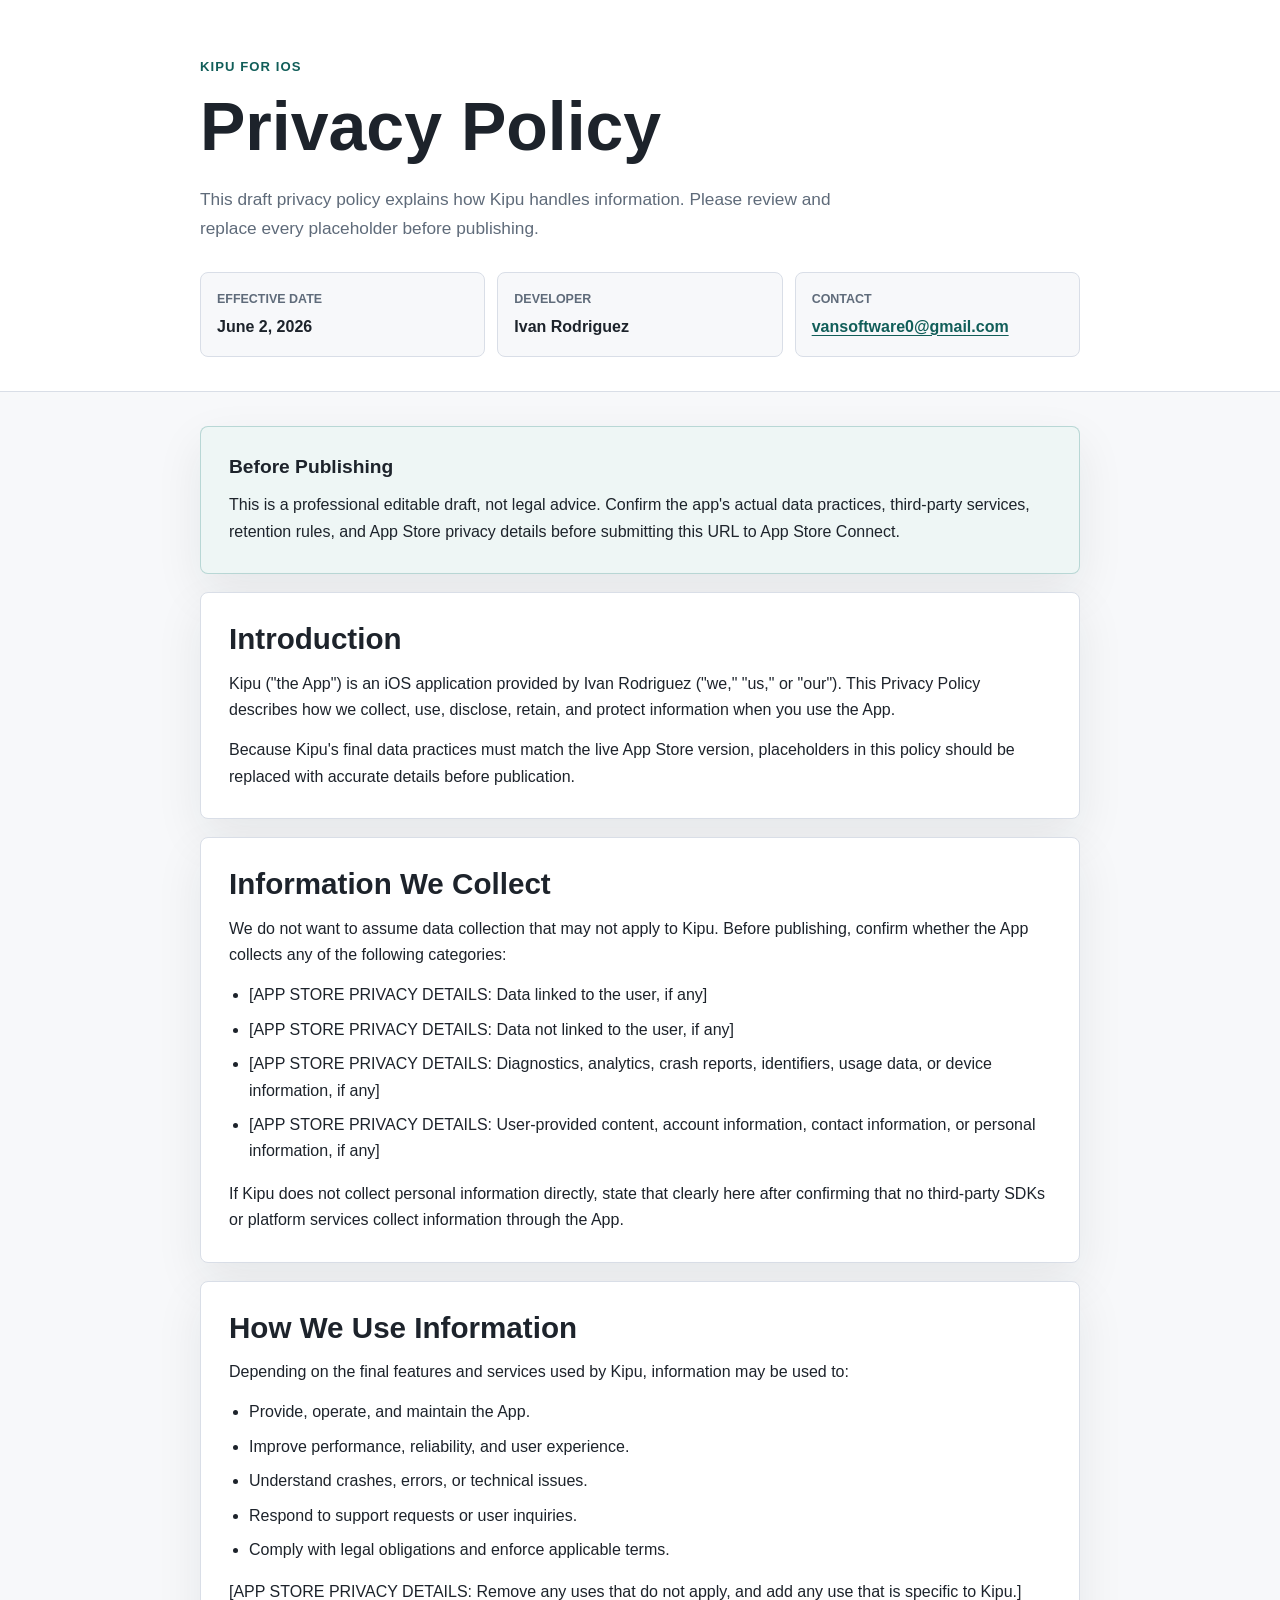
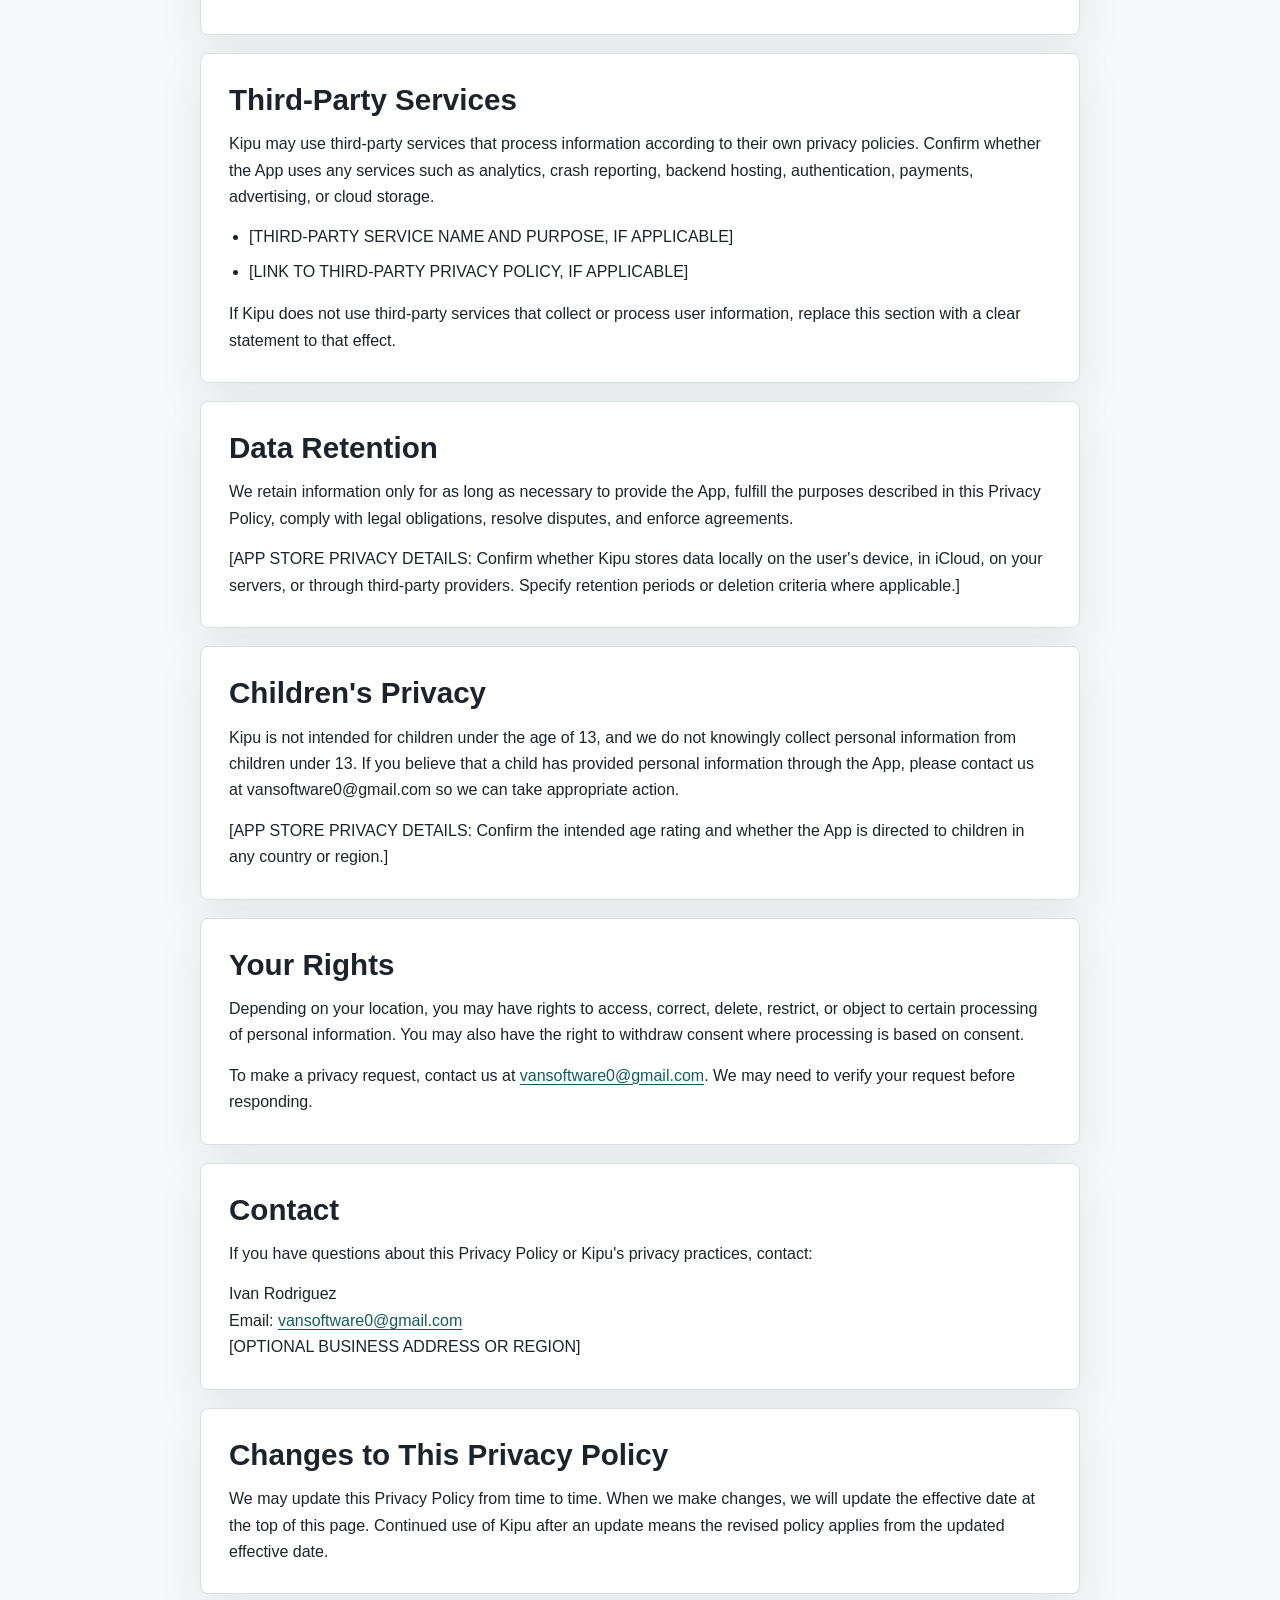
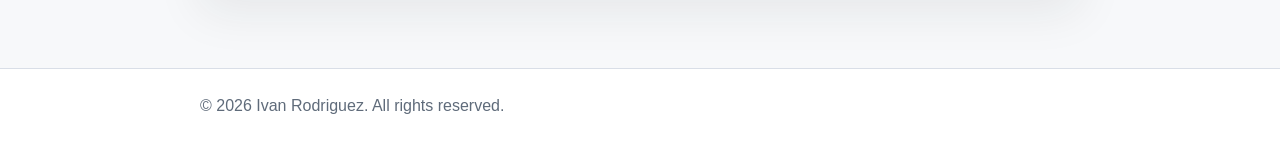
==== index.html @ 23b9024e "Initial commit" ====
<!doctype html>
<html lang="en">
  <head>
    <meta charset="utf-8">
    <meta name="viewport" content="width=device-width, initial-scale=1">
    <title>Kipu Privacy Policy</title>
    <meta
      name="description"
      content="Privacy Policy for Kipu, an iOS app. Review what information may be collected, how it is used, and how to contact the developer."
    >
    <meta name="robots" content="index, follow">
    <meta property="og:title" content="Kipu Privacy Policy">
    <meta
      property="og:description"
      content="Privacy Policy for Kipu, an iOS app."
    >
    <meta property="og:type" content="website">
    <meta property="og:site_name" content="Kipu">
    <meta name="twitter:card" content="summary">
    <meta name="twitter:title" content="Kipu Privacy Policy">
    <meta
      name="twitter:description"
      content="Privacy Policy for Kipu, an iOS app."
    >
    <link rel="canonical" href="https://YOUR-GITHUB-USERNAME.github.io/YOUR-REPOSITORY-NAME/">
    <link rel="stylesheet" href="styles.css">
  </head>
  <body>
    <header class="site-header">
      <div class="container header-content">
        <p class="eyebrow">Kipu for iOS</p>
        <h1>Privacy Policy</h1>
        <p class="summary">
          This draft privacy policy explains how Kipu handles information. Please review and replace every placeholder before publishing.
        </p>
        <dl class="policy-meta" aria-label="Policy details">
          <div>
            <dt>Effective date</dt>
            <dd>June 2, 2026</dd>
          </div>
          <div>
            <dt>Developer</dt>
            <dd>Ivan Rodriguez</dd>
          </div>
          <div>
            <dt>Contact</dt>
            <dd><a href="mailto:vansoftware0@gmail.com">vansoftware0@gmail.com</a></dd>
          </div>
        </dl>
      </div>
    </header>

    <main class="container policy-content">
      <aside class="notice" aria-labelledby="before-publishing-title">
        <h2 id="before-publishing-title">Before Publishing</h2>
        <p>
          This is a professional editable draft, not legal advice. Confirm the app's actual data practices, third-party services, retention rules, and App Store privacy details before submitting this URL to App Store Connect.
        </p>
      </aside>

      <section id="introduction" aria-labelledby="introduction-title">
        <h2 id="introduction-title">Introduction</h2>
        <p>
          Kipu ("the App") is an iOS application provided by Ivan Rodriguez ("we," "us," or "our"). This Privacy Policy describes how we collect, use, disclose, retain, and protect information when you use the App.
        </p>
        <p>
          Because Kipu's final data practices must match the live App Store version, placeholders in this policy should be replaced with accurate details before publication.
        </p>
      </section>

      <section id="information-we-collect" aria-labelledby="information-we-collect-title">
        <h2 id="information-we-collect-title">Information We Collect</h2>
        <p>
          We do not want to assume data collection that may not apply to Kipu. Before publishing, confirm whether the App collects any of the following categories:
        </p>
        <ul>
          <li>[APP STORE PRIVACY DETAILS: Data linked to the user, if any]</li>
          <li>[APP STORE PRIVACY DETAILS: Data not linked to the user, if any]</li>
          <li>[APP STORE PRIVACY DETAILS: Diagnostics, analytics, crash reports, identifiers, usage data, or device information, if any]</li>
          <li>[APP STORE PRIVACY DETAILS: User-provided content, account information, contact information, or personal information, if any]</li>
        </ul>
        <p>
          If Kipu does not collect personal information directly, state that clearly here after confirming that no third-party SDKs or platform services collect information through the App.
        </p>
      </section>

      <section id="how-we-use-information" aria-labelledby="how-we-use-information-title">
        <h2 id="how-we-use-information-title">How We Use Information</h2>
        <p>
          Depending on the final features and services used by Kipu, information may be used to:
        </p>
        <ul>
          <li>Provide, operate, and maintain the App.</li>
          <li>Improve performance, reliability, and user experience.</li>
          <li>Understand crashes, errors, or technical issues.</li>
          <li>Respond to support requests or user inquiries.</li>
          <li>Comply with legal obligations and enforce applicable terms.</li>
        </ul>
        <p>
          [APP STORE PRIVACY DETAILS: Remove any uses that do not apply, and add any use that is specific to Kipu.]
        </p>
      </section>

      <section id="third-party-services" aria-labelledby="third-party-services-title">
        <h2 id="third-party-services-title">Third-Party Services</h2>
        <p>
          Kipu may use third-party services that process information according to their own privacy policies. Confirm whether the App uses any services such as analytics, crash reporting, backend hosting, authentication, payments, advertising, or cloud storage.
        </p>
        <ul>
          <li>[THIRD-PARTY SERVICE NAME AND PURPOSE, IF APPLICABLE]</li>
          <li>[LINK TO THIRD-PARTY PRIVACY POLICY, IF APPLICABLE]</li>
        </ul>
        <p>
          If Kipu does not use third-party services that collect or process user information, replace this section with a clear statement to that effect.
        </p>
      </section>

      <section id="data-retention" aria-labelledby="data-retention-title">
        <h2 id="data-retention-title">Data Retention</h2>
        <p>
          We retain information only for as long as necessary to provide the App, fulfill the purposes described in this Privacy Policy, comply with legal obligations, resolve disputes, and enforce agreements.
        </p>
        <p>
          [APP STORE PRIVACY DETAILS: Confirm whether Kipu stores data locally on the user's device, in iCloud, on your servers, or through third-party providers. Specify retention periods or deletion criteria where applicable.]
        </p>
      </section>

      <section id="childrens-privacy" aria-labelledby="childrens-privacy-title">
        <h2 id="childrens-privacy-title">Children's Privacy</h2>
        <p>
          Kipu is not intended for children under the age of 13, and we do not knowingly collect personal information from children under 13. If you believe that a child has provided personal information through the App, please contact us at vansoftware0@gmail.com so we can take appropriate action.
        </p>
        <p>
          [APP STORE PRIVACY DETAILS: Confirm the intended age rating and whether the App is directed to children in any country or region.]
        </p>
      </section>

      <section id="your-rights" aria-labelledby="your-rights-title">
        <h2 id="your-rights-title">Your Rights</h2>
        <p>
          Depending on your location, you may have rights to access, correct, delete, restrict, or object to certain processing of personal information. You may also have the right to withdraw consent where processing is based on consent.
        </p>
        <p>
          To make a privacy request, contact us at <a href="mailto:vansoftware0@gmail.com">vansoftware0@gmail.com</a>. We may need to verify your request before responding.
        </p>
      </section>

      <section id="contact" aria-labelledby="contact-title">
        <h2 id="contact-title">Contact</h2>
        <p>
          If you have questions about this Privacy Policy or Kipu's privacy practices, contact:
        </p>
        <address>
          Ivan Rodriguez<br>
          Email: <a href="mailto:vansoftware0@gmail.com">vansoftware0@gmail.com</a><br>
          [OPTIONAL BUSINESS ADDRESS OR REGION]
        </address>
      </section>

      <section id="changes" aria-labelledby="changes-title">
        <h2 id="changes-title">Changes to This Privacy Policy</h2>
        <p>
          We may update this Privacy Policy from time to time. When we make changes, we will update the effective date at the top of this page. Continued use of Kipu after an update means the revised policy applies from the updated effective date.
        </p>
      </section>
    </main>

    <footer class="site-footer">
      <div class="container">
        <p>&copy; <span id="year">2026</span> Ivan Rodriguez. All rights reserved.</p>
      </div>
    </footer>
  </body>
</html>
---- styles.css ----
:root {
  color-scheme: light;
  --background: #f7f8fa;
  --surface: #ffffff;
  --text: #1d232b;
  --muted: #5f6b7a;
  --border: #d9dee7;
  --accent: #0f766e;
  --accent-strong: #115e59;
  --notice: #eef6f5;
  --shadow: 0 18px 48px rgba(29, 35, 43, 0.08);
}

* {
  box-sizing: border-box;
}

html {
  scroll-behavior: smooth;
}

body {
  margin: 0;
  background: var(--background);
  color: var(--text);
  font-family: -apple-system, BlinkMacSystemFont, "Segoe UI", Roboto, Helvetica, Arial, sans-serif;
  font-size: 16px;
  line-height: 1.65;
}

a {
  color: var(--accent-strong);
  text-underline-offset: 0.2em;
}

a:focus-visible {
  outline: 3px solid rgba(15, 118, 110, 0.28);
  outline-offset: 3px;
  border-radius: 4px;
}

.container {
  width: min(100% - 32px, 880px);
  margin: 0 auto;
}

.site-header {
  background: var(--surface);
  border-bottom: 1px solid var(--border);
}

.header-content {
  padding: 56px 0 34px;
}

.eyebrow {
  margin: 0 0 8px;
  color: var(--accent-strong);
  font-size: 0.82rem;
  font-weight: 700;
  letter-spacing: 0.08em;
  text-transform: uppercase;
}

h1,
h2 {
  line-height: 1.2;
}

h1 {
  margin: 0;
  font-size: clamp(2.25rem, 8vw, 4.25rem);
  font-weight: 760;
}

h2 {
  margin: 0 0 14px;
  font-size: clamp(1.35rem, 4vw, 1.85rem);
}

.summary {
  max-width: 680px;
  margin: 18px 0 0;
  color: var(--muted);
  font-size: 1.08rem;
}

.policy-meta {
  display: grid;
  grid-template-columns: repeat(3, minmax(0, 1fr));
  gap: 12px;
  margin: 30px 0 0;
}

.policy-meta div {
  min-width: 0;
  padding: 16px;
  background: var(--background);
  border: 1px solid var(--border);
  border-radius: 8px;
}

.policy-meta dt {
  margin: 0 0 4px;
  color: var(--muted);
  font-size: 0.78rem;
  font-weight: 700;
  text-transform: uppercase;
}

.policy-meta dd {
  margin: 0;
  overflow-wrap: anywhere;
  font-weight: 650;
}

.policy-content {
  padding: 34px 0 56px;
}

.notice,
.policy-content section {
  margin: 0 0 18px;
  padding: 28px;
  background: var(--surface);
  border: 1px solid var(--border);
  border-radius: 8px;
  box-shadow: var(--shadow);
}

.notice {
  background: var(--notice);
  border-color: rgba(15, 118, 110, 0.24);
}

.notice h2 {
  font-size: 1.2rem;
}

p {
  margin: 0 0 14px;
}

p:last-child,
ul:last-child,
address:last-child {
  margin-bottom: 0;
}

ul {
  margin: 0 0 16px;
  padding-left: 1.25rem;
}

li + li {
  margin-top: 8px;
}

address {
  font-style: normal;
}

.site-footer {
  border-top: 1px solid var(--border);
  background: var(--surface);
  color: var(--muted);
}

.site-footer .container {
  padding: 24px 0;
}

.site-footer p {
  margin: 0;
}

@media (max-width: 720px) {
  .container {
    width: min(100% - 24px, 880px);
  }

  .header-content {
    padding: 38px 0 26px;
  }

  .policy-meta {
    grid-template-columns: 1fr;
  }

  .notice,
  .policy-content section {
    padding: 22px;
  }
}
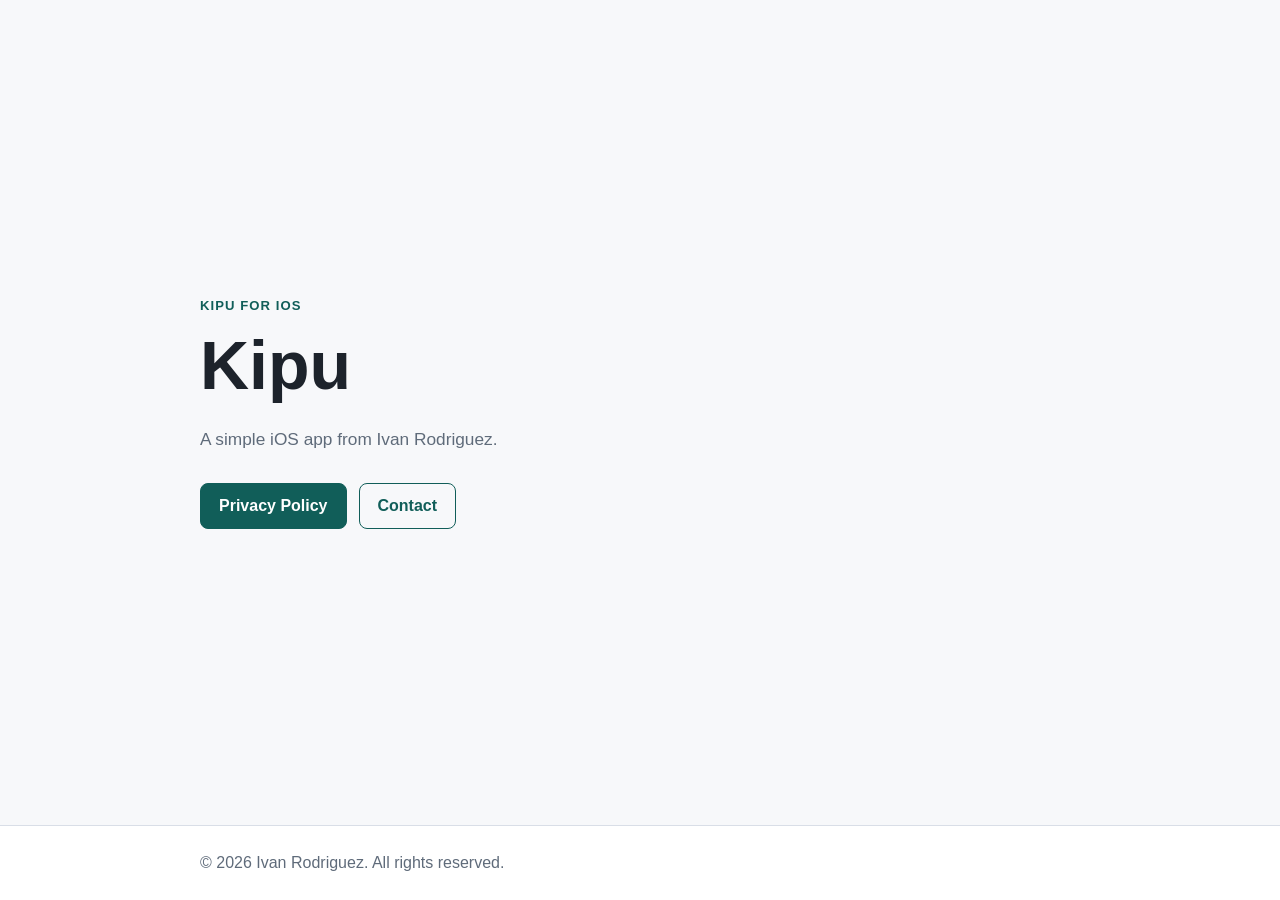
==== commit ccc4cb41: "se arreglo estructura" ====
--- a/index.html
+++ b/index.html
@@ -3,165 +3,40 @@
   <head>
     <meta charset="utf-8">
     <meta name="viewport" content="width=device-width, initial-scale=1">
-    <title>Kipu Privacy Policy</title>
+    <title>Kipu</title>
     <meta
       name="description"
-      content="Privacy Policy for Kipu, an iOS app. Review what information may be collected, how it is used, and how to contact the developer."
+      content="Kipu is an iOS app by Ivan Rodriguez."
     >
     <meta name="robots" content="index, follow">
-    <meta property="og:title" content="Kipu Privacy Policy">
+    <meta property="og:title" content="Kipu">
     <meta
       property="og:description"
-      content="Privacy Policy for Kipu, an iOS app."
+      content="Kipu is an iOS app by Ivan Rodriguez."
     >
     <meta property="og:type" content="website">
     <meta property="og:site_name" content="Kipu">
     <meta name="twitter:card" content="summary">
-    <meta name="twitter:title" content="Kipu Privacy Policy">
+    <meta name="twitter:title" content="Kipu">
     <meta
       name="twitter:description"
-      content="Privacy Policy for Kipu, an iOS app."
+      content="Kipu is an iOS app by Ivan Rodriguez."
     >
     <link rel="canonical" href="https://YOUR-GITHUB-USERNAME.github.io/YOUR-REPOSITORY-NAME/">
     <link rel="stylesheet" href="styles.css">
   </head>
-  <body>
-    <header class="site-header">
-      <div class="container header-content">
+  <body class="landing-page">
+    <main class="landing-shell container">
+      <section class="landing-hero" aria-labelledby="landing-title">
         <p class="eyebrow">Kipu for iOS</p>
-        <h1>Privacy Policy</h1>
+        <h1 id="landing-title">Kipu</h1>
         <p class="summary">
-          This draft privacy policy explains how Kipu handles information. Please review and replace every placeholder before publishing.
+          A simple iOS app from Ivan Rodriguez.
         </p>
-        <dl class="policy-meta" aria-label="Policy details">
-          <div>
-            <dt>Effective date</dt>
-            <dd>June 2, 2026</dd>
-          </div>
-          <div>
-            <dt>Developer</dt>
-            <dd>Ivan Rodriguez</dd>
-          </div>
-          <div>
-            <dt>Contact</dt>
-            <dd><a href="mailto:vansoftware0@gmail.com">vansoftware0@gmail.com</a></dd>
-          </div>
-        </dl>
-      </div>
-    </header>
-
-    <main class="container policy-content">
-      <aside class="notice" aria-labelledby="before-publishing-title">
-        <h2 id="before-publishing-title">Before Publishing</h2>
-        <p>
-          This is a professional editable draft, not legal advice. Confirm the app's actual data practices, third-party services, retention rules, and App Store privacy details before submitting this URL to App Store Connect.
-        </p>
-      </aside>
-
-      <section id="introduction" aria-labelledby="introduction-title">
-        <h2 id="introduction-title">Introduction</h2>
-        <p>
-          Kipu ("the App") is an iOS application provided by Ivan Rodriguez ("we," "us," or "our"). This Privacy Policy describes how we collect, use, disclose, retain, and protect information when you use the App.
-        </p>
-        <p>
-          Because Kipu's final data practices must match the live App Store version, placeholders in this policy should be replaced with accurate details before publication.
-        </p>
-      </section>
-
-      <section id="information-we-collect" aria-labelledby="information-we-collect-title">
-        <h2 id="information-we-collect-title">Information We Collect</h2>
-        <p>
-          We do not want to assume data collection that may not apply to Kipu. Before publishing, confirm whether the App collects any of the following categories:
-        </p>
-        <ul>
-          <li>[APP STORE PRIVACY DETAILS: Data linked to the user, if any]</li>
-          <li>[APP STORE PRIVACY DETAILS: Data not linked to the user, if any]</li>
-          <li>[APP STORE PRIVACY DETAILS: Diagnostics, analytics, crash reports, identifiers, usage data, or device information, if any]</li>
-          <li>[APP STORE PRIVACY DETAILS: User-provided content, account information, contact information, or personal information, if any]</li>
-        </ul>
-        <p>
-          If Kipu does not collect personal information directly, state that clearly here after confirming that no third-party SDKs or platform services collect information through the App.
-        </p>
-      </section>
-
-      <section id="how-we-use-information" aria-labelledby="how-we-use-information-title">
-        <h2 id="how-we-use-information-title">How We Use Information</h2>
-        <p>
-          Depending on the final features and services used by Kipu, information may be used to:
-        </p>
-        <ul>
-          <li>Provide, operate, and maintain the App.</li>
-          <li>Improve performance, reliability, and user experience.</li>
-          <li>Understand crashes, errors, or technical issues.</li>
-          <li>Respond to support requests or user inquiries.</li>
-          <li>Comply with legal obligations and enforce applicable terms.</li>
-        </ul>
-        <p>
-          [APP STORE PRIVACY DETAILS: Remove any uses that do not apply, and add any use that is specific to Kipu.]
-        </p>
-      </section>
-
-      <section id="third-party-services" aria-labelledby="third-party-services-title">
-        <h2 id="third-party-services-title">Third-Party Services</h2>
-        <p>
-          Kipu may use third-party services that process information according to their own privacy policies. Confirm whether the App uses any services such as analytics, crash reporting, backend hosting, authentication, payments, advertising, or cloud storage.
-        </p>
-        <ul>
-          <li>[THIRD-PARTY SERVICE NAME AND PURPOSE, IF APPLICABLE]</li>
-          <li>[LINK TO THIRD-PARTY PRIVACY POLICY, IF APPLICABLE]</li>
-        </ul>
-        <p>
-          If Kipu does not use third-party services that collect or process user information, replace this section with a clear statement to that effect.
-        </p>
-      </section>
-
-      <section id="data-retention" aria-labelledby="data-retention-title">
-        <h2 id="data-retention-title">Data Retention</h2>
-        <p>
-          We retain information only for as long as necessary to provide the App, fulfill the purposes described in this Privacy Policy, comply with legal obligations, resolve disputes, and enforce agreements.
-        </p>
-        <p>
-          [APP STORE PRIVACY DETAILS: Confirm whether Kipu stores data locally on the user's device, in iCloud, on your servers, or through third-party providers. Specify retention periods or deletion criteria where applicable.]
-        </p>
-      </section>
-
-      <section id="childrens-privacy" aria-labelledby="childrens-privacy-title">
-        <h2 id="childrens-privacy-title">Children's Privacy</h2>
-        <p>
-          Kipu is not intended for children under the age of 13, and we do not knowingly collect personal information from children under 13. If you believe that a child has provided personal information through the App, please contact us at vansoftware0@gmail.com so we can take appropriate action.
-        </p>
-        <p>
-          [APP STORE PRIVACY DETAILS: Confirm the intended age rating and whether the App is directed to children in any country or region.]
-        </p>
-      </section>
-
-      <section id="your-rights" aria-labelledby="your-rights-title">
-        <h2 id="your-rights-title">Your Rights</h2>
-        <p>
-          Depending on your location, you may have rights to access, correct, delete, restrict, or object to certain processing of personal information. You may also have the right to withdraw consent where processing is based on consent.
-        </p>
-        <p>
-          To make a privacy request, contact us at <a href="mailto:vansoftware0@gmail.com">vansoftware0@gmail.com</a>. We may need to verify your request before responding.
-        </p>
-      </section>
-
-      <section id="contact" aria-labelledby="contact-title">
-        <h2 id="contact-title">Contact</h2>
-        <p>
-          If you have questions about this Privacy Policy or Kipu's privacy practices, contact:
-        </p>
-        <address>
-          Ivan Rodriguez<br>
-          Email: <a href="mailto:vansoftware0@gmail.com">vansoftware0@gmail.com</a><br>
-          [OPTIONAL BUSINESS ADDRESS OR REGION]
-        </address>
-      </section>
-
-      <section id="changes" aria-labelledby="changes-title">
-        <h2 id="changes-title">Changes to This Privacy Policy</h2>
-        <p>
-          We may update this Privacy Policy from time to time. When we make changes, we will update the effective date at the top of this page. Continued use of Kipu after an update means the revised policy applies from the updated effective date.
-        </p>
+        <div class="landing-actions">
+          <a class="button-primary" data-privacy-link href="privacy/">Privacy Policy</a>
+          <a class="button-secondary" href="mailto:vansoftware0@gmail.com">Contact</a>
+        </div>
       </section>
     </main>
 
@@ -170,5 +45,10 @@
         <p>&copy; <span id="year">2026</span> Ivan Rodriguez. All rights reserved.</p>
       </div>
     </footer>
+    <script>
+      if (window.location.protocol === "file:") {
+        document.querySelector("[data-privacy-link]").href = "privacy/index.html";
+      }
+    </script>
   </body>
 </html>
--- a/styles.css
+++ b/styles.css
@@ -28,6 +28,12 @@
   line-height: 1.65;
 }
 
+.landing-page {
+  min-height: 100vh;
+  display: flex;
+  flex-direction: column;
+}
+
 a {
   color: var(--accent-strong);
   text-underline-offset: 0.2em;
@@ -42,6 +48,48 @@
 .container {
   width: min(100% - 32px, 880px);
   margin: 0 auto;
+}
+
+.landing-shell {
+  flex: 1;
+  display: grid;
+  align-items: center;
+  padding: 72px 0;
+}
+
+.landing-hero {
+  max-width: 620px;
+}
+
+.landing-actions {
+  display: flex;
+  flex-wrap: wrap;
+  gap: 12px;
+  margin-top: 30px;
+}
+
+.button-primary,
+.button-secondary {
+  display: inline-flex;
+  align-items: center;
+  justify-content: center;
+  min-height: 46px;
+  padding: 0 18px;
+  border: 1px solid var(--accent-strong);
+  border-radius: 8px;
+  font-weight: 700;
+  line-height: 1;
+  text-decoration: none;
+}
+
+.button-primary {
+  background: var(--accent-strong);
+  color: #ffffff;
+}
+
+.button-secondary {
+  background: transparent;
+  color: var(--accent-strong);
 }
 
 .site-header {
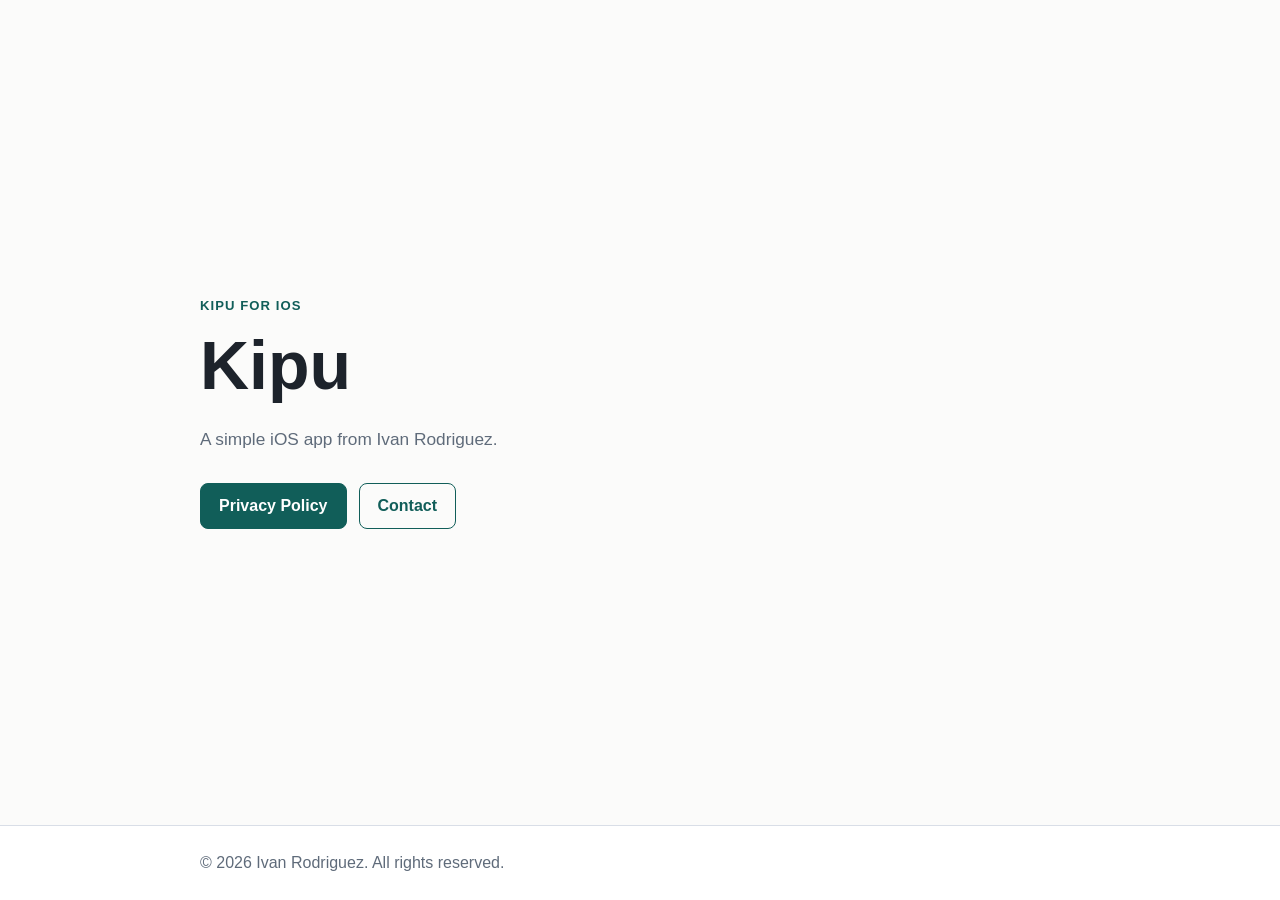
==== commit 5c610805: "se actualizo la politica de privacidad" ====
--- a/index.html
+++ b/index.html
@@ -22,7 +22,6 @@
       name="twitter:description"
       content="Kipu is an iOS app by Ivan Rodriguez."
     >
-    <link rel="canonical" href="https://YOUR-GITHUB-USERNAME.github.io/YOUR-REPOSITORY-NAME/">
     <link rel="stylesheet" href="styles.css">
   </head>
   <body class="landing-page">
--- a/styles.css
+++ b/styles.css
@@ -1,12 +1,13 @@
 :root {
   color-scheme: light;
-  --background: #f7f8fa;
+  --background: #fbfbfa;
   --surface: #ffffff;
   --text: #1d232b;
   --muted: #5f6b7a;
   --border: #d9dee7;
   --accent: #0f766e;
   --accent-strong: #115e59;
+  --ink: #10201e;
   --notice: #eef6f5;
   --shadow: 0 18px 48px rgba(29, 35, 43, 0.08);
 }
@@ -166,6 +167,41 @@
   padding: 34px 0 56px;
 }
 
+.privacy-document {
+  max-width: 760px;
+  padding-top: 56px;
+  padding-bottom: 72px;
+}
+
+.plain-back-link {
+  display: inline-flex;
+  margin-bottom: 32px;
+  color: var(--muted);
+  font-weight: 700;
+  text-decoration: none;
+}
+
+.plain-back-link:hover {
+  color: var(--text);
+}
+
+.privacy-document h1 {
+  margin-bottom: 10px;
+  font-size: clamp(2rem, 6vw, 3rem);
+}
+
+.privacy-document h2 {
+  margin-top: 34px;
+  padding-top: 28px;
+  border-top: 1px solid var(--border);
+  font-size: 1.35rem;
+}
+
+.privacy-document p,
+.privacy-document li {
+  color: #2f3944;
+}
+
 .notice,
 .policy-content section {
   margin: 0 0 18px;
@@ -235,6 +271,29 @@
     grid-template-columns: 1fr;
   }
 
+  .privacy-hero-grid,
+  .policy-layout {
+    grid-template-columns: 1fr;
+  }
+
+  .privacy-hero-grid {
+    gap: 28px;
+    padding: 34px 0 30px;
+  }
+
+  .privacy-snapshot {
+    grid-template-columns: 1fr;
+  }
+
+  .policy-layout {
+    gap: 28px;
+    padding: 32px 0 48px;
+  }
+
+  .policy-sidebar {
+    position: static;
+  }
+
   .notice,
   .policy-content section {
     padding: 22px;
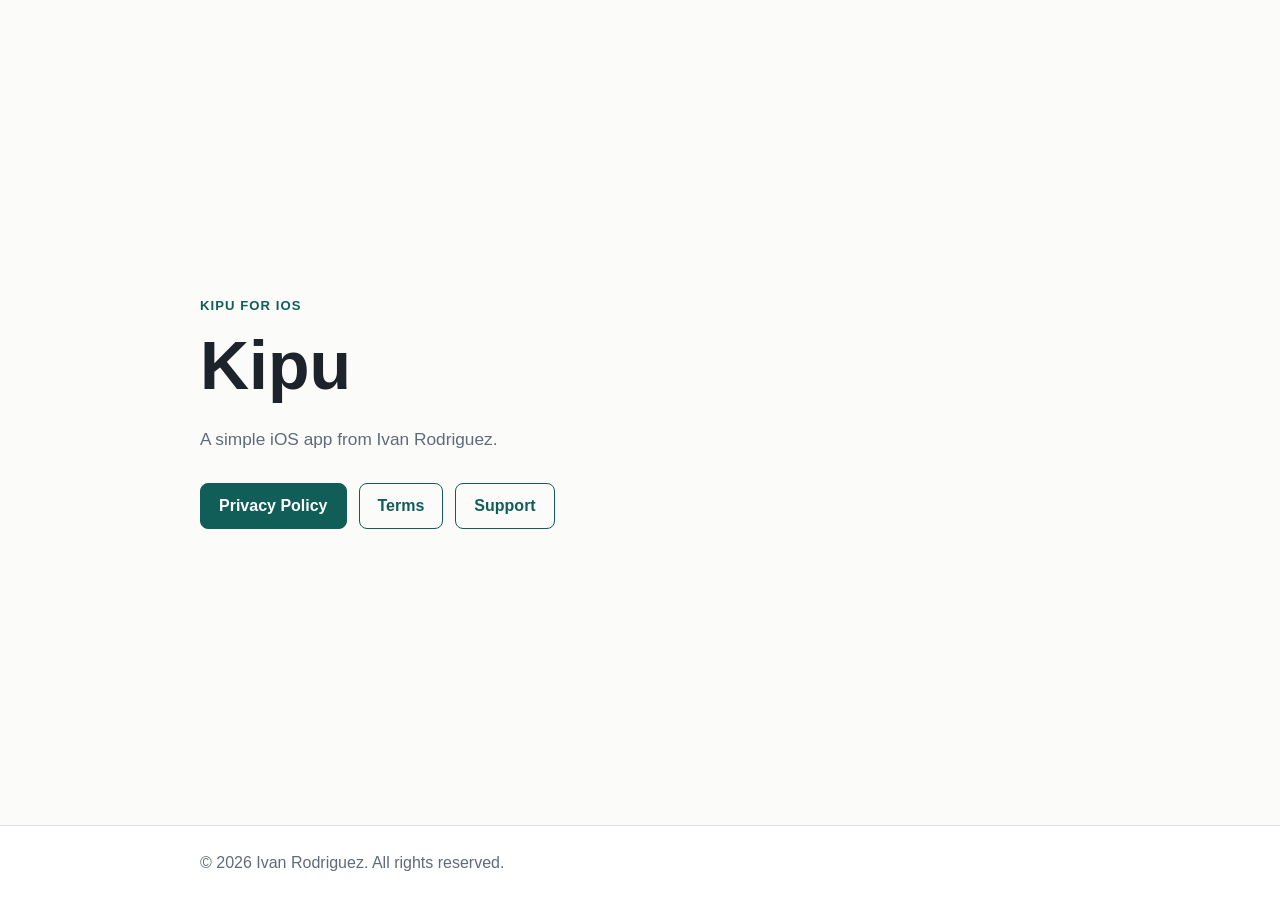
==== commit d146da84: "se añadio terminos y support url" ====
--- a/index.html
+++ b/index.html
@@ -34,7 +34,8 @@
         </p>
         <div class="landing-actions">
           <a class="button-primary" data-privacy-link href="privacy/">Privacy Policy</a>
-          <a class="button-secondary" href="mailto:vansoftware0@gmail.com">Contact</a>
+          <a class="button-secondary" data-terms-link href="terms/">Terms</a>
+          <a class="button-secondary" data-support-link href="support/">Support</a>
         </div>
       </section>
     </main>
@@ -47,6 +48,8 @@
     <script>
       if (window.location.protocol === "file:") {
         document.querySelector("[data-privacy-link]").href = "privacy/index.html";
+        document.querySelector("[data-terms-link]").href = "terms/index.html";
+        document.querySelector("[data-support-link]").href = "support/index.html";
       }
     </script>
   </body>
--- a/styles.css
+++ b/styles.css
@@ -112,7 +112,8 @@
 }
 
 h1,
-h2 {
+h2,
+h3 {
   line-height: 1.2;
 }
 
@@ -125,6 +126,11 @@
 h2 {
   margin: 0 0 14px;
   font-size: clamp(1.35rem, 4vw, 1.85rem);
+}
+
+h3 {
+  margin: 26px 0 8px;
+  font-size: 1.08rem;
 }
 
 .summary {
